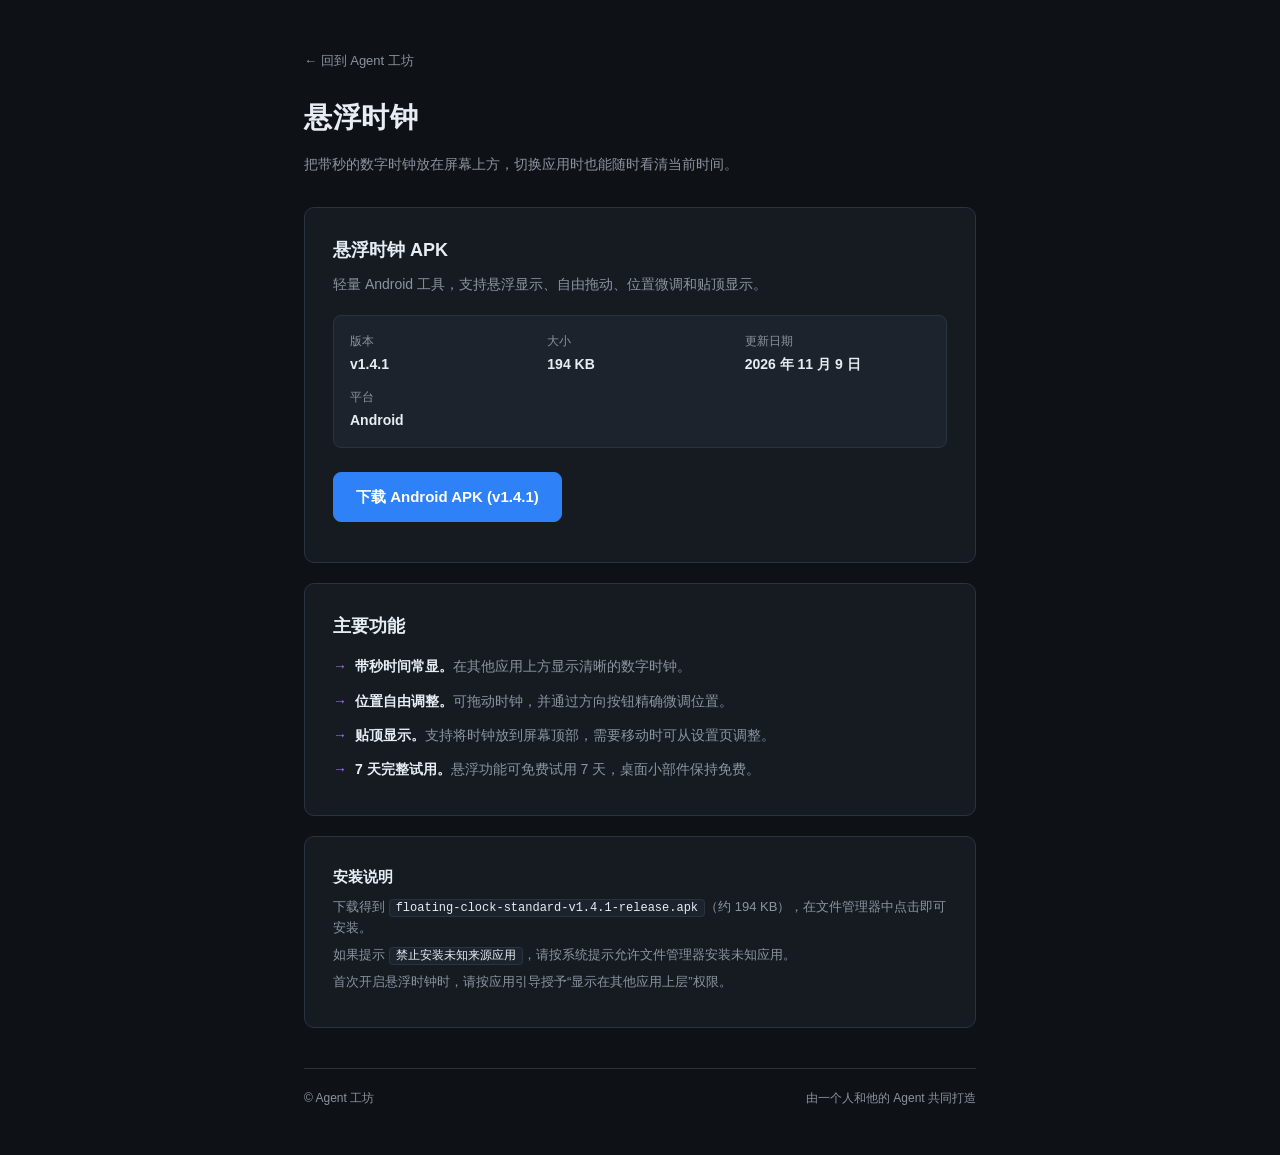
==== apps/floating-clock/index.html @ 747b2206 "chore(floating-clock): v1.4.1 发版同步（source icey-floating-clock@418ce8998fef0259cc7f9fb3cc3e1642f0a567" ====
<!DOCTYPE html>
<html lang="zh-CN">
<head>
  <meta charset="UTF-8" />
  <meta name="viewport" content="width=device-width, initial-scale=1.0" />
  <title>悬浮时钟 · Agent 工坊</title>
  <meta name="description" content="Android 带秒悬浮时钟，支持自由拖动、位置微调和贴顶显示。" />
  <style>
    :root {
      --bg: #0e1116;
      --panel: #161b22;
      --panel-2: #1c232c;
      --border: #2a3340;
      --text: #e6edf3;
      --muted: #8b949e;
      --primary: #2f81f7;
      --primary-hover: #4a96fa;
      --accent: #a371f7;
      --radius: 10px;
    }

    * { box-sizing: border-box; }

    html, body {
      margin: 0;
      padding: 0;
      min-height: 100vh;
      background: var(--bg);
      color: var(--text);
      font-family: -apple-system, "Segoe UI", "PingFang SC", "Microsoft YaHei", sans-serif;
      font-size: 15px;
      line-height: 1.6;
    }

    a { color: inherit; text-decoration: none; }

    .page {
      max-width: 720px;
      margin: 0 auto;
      padding: 48px 24px;
    }

    .back {
      display: inline-block;
      margin-bottom: 24px;
      color: var(--muted);
      font-size: 13px;
      transition: color 0.15s ease;
    }
    .back:hover { color: var(--text); }

    header.hero { margin-bottom: 32px; }
    header.hero h1 {
      margin: 0 0 12px;
      font-size: 28px;
      font-weight: 700;
      letter-spacing: 0.5px;
    }
    header.hero p {
      margin: 0;
      color: var(--muted);
      font-size: 14px;
    }

    .panel {
      margin-bottom: 20px;
      padding: 28px;
      background: var(--panel);
      border: 1px solid var(--border);
      border-radius: var(--radius);
    }
    .panel h2 {
      margin: 0 0 8px;
      font-size: 18px;
      font-weight: 600;
    }
    .panel .lead {
      margin: 0 0 20px;
      color: var(--muted);
      font-size: 14px;
    }

    .meta {
      display: grid;
      grid-template-columns: repeat(auto-fit, minmax(140px, 1fr));
      gap: 12px;
      margin: 0 0 24px;
      padding: 16px;
      background: var(--panel-2);
      border: 1px solid var(--border);
      border-radius: 8px;
    }
    .meta-item {
      display: flex;
      flex-direction: column;
      gap: 2px;
    }
    .meta-item .k {
      color: var(--muted);
      font-size: 12px;
    }
    .meta-item .v {
      color: var(--text);
      font-size: 14px;
      font-weight: 600;
    }

    .btn-primary {
      display: inline-block;
      padding: 12px 22px;
      background: var(--primary);
      color: #fff;
      border: 1px solid var(--primary);
      border-radius: 8px;
      font-size: 15px;
      font-weight: 600;
      font-family: inherit;
      cursor: pointer;
      transition: background 0.15s ease, border-color 0.15s ease;
    }
    .btn-primary:hover {
      background: var(--primary-hover);
      border-color: var(--primary-hover);
    }

    .feat {
      margin: 0;
      padding: 0;
      list-style: none;
    }
    .feat li {
      position: relative;
      padding: 6px 0 6px 22px;
      color: var(--muted);
      font-size: 14px;
    }
    .feat li::before {
      position: absolute;
      left: 0;
      color: var(--accent);
      content: "→";
    }
    .feat strong {
      color: var(--text);
      font-weight: 600;
    }

    .tips h2 { font-size: 15px; }
    .tips p {
      margin: 6px 0;
      color: var(--muted);
      font-size: 13px;
    }
    .tips code {
      padding: 1px 6px;
      background: var(--panel-2);
      color: var(--text);
      border: 1px solid var(--border);
      border-radius: 4px;
      font-size: 12px;
    }

    footer.foot {
      display: flex;
      justify-content: space-between;
      flex-wrap: wrap;
      gap: 8px;
      margin-top: 40px;
      padding-top: 20px;
      color: var(--muted);
      border-top: 1px solid var(--border);
      font-size: 12px;
    }

    @media (max-width: 480px) {
      .page { padding: 32px 18px; }
      header.hero h1 { font-size: 24px; }
      .panel { padding: 20px; }
    }
  </style>
</head>
<body>
  <div class="page">
    <a class="back" href="../../">← 回到 Agent 工坊</a>

    <header class="hero">
      <h1>悬浮时钟</h1>
      <p>把带秒的数字时钟放在屏幕上方，切换应用时也能随时看清当前时间。</p>
    </header>

    <section class="panel">
      <h2>悬浮时钟 APK</h2>
      <p class="lead">轻量 Android 工具，支持悬浮显示、自由拖动、位置微调和贴顶显示。</p>

      <div class="meta">
        <div class="meta-item">
          <span class="k">版本</span>
          <span class="v">v1.4.1</span>
        </div>
        <div class="meta-item">
          <span class="k">大小</span>
          <span class="v">194 KB</span>
        </div>
        <div class="meta-item">
          <span class="k">更新日期</span>
          <span class="v">2026 年 11 月 9 日</span>
        </div>
        <div class="meta-item">
          <span class="k">平台</span>
          <span class="v">Android</span>
        </div>
      </div>

      <a href="download/floating-clock-standard-v1.4.1-release.apk.zip"
         download="floating-clock-standard-v1.4.1-release.apk"
         class="btn-primary"
         id="downloadLink">下载 Android APK (v1.4.1)</a>
      <p id="downloadStatus" role="status" aria-live="polite" style="margin: 12px 0 0; color: var(--muted); font-size: 13px;"></p>
    </section>

    <section class="panel">
      <h2>主要功能</h2>
      <ul class="feat">
        <li><strong>带秒时间常显。</strong>在其他应用上方显示清晰的数字时钟。</li>
        <li><strong>位置自由调整。</strong>可拖动时钟，并通过方向按钮精确微调位置。</li>
        <li><strong>贴顶显示。</strong>支持将时钟放到屏幕顶部，需要移动时可从设置页调整。</li>
        <li><strong>7 天完整试用。</strong>悬浮功能可免费试用 7 天，桌面小部件保持免费。</li>
      </ul>
    </section>

    <section class="panel tips">
      <h2>安装说明</h2>
      <p>下载得到 <code>floating-clock-standard-v1.4.1-release.apk</code>（约 194 KB），在文件管理器中点击即可安装。</p>
      <p>如果提示 <code>禁止安装未知来源应用</code>，请按系统提示允许文件管理器安装未知应用。</p>
      <p>首次开启悬浮时钟时，请按应用引导授予“显示在其他应用上层”权限。</p>
    </section>

    <footer class="foot">
      <span>© Agent 工坊</span>
      <span>由一个人和他的 Agent 共同打造</span>
    </footer>
  </div>

  <script src="../../js/tracker.js"></script>
  <script>
    (function () {
      var downloadLink = document.getElementById('downloadLink');
      var downloadStatus = document.getElementById('downloadStatus');

      // 服务端通过 .htaccess 的 mod_headers 把 .apk.zip 伪装成 .apk 下发，
      // 绕开 InfinityFree 对直出 .apk 的截断，浏览器直接拿到 APK 文件。
      downloadLink.addEventListener('click', function () {
        downloadStatus.textContent = '浏览器正在下载 APK（约 194 KB），下载后在文件管理器中点击安装。';
        if (window.Tracker) window.Tracker.track('floating-clock_download');
      });
    })();
  </script>
</body>
</html>
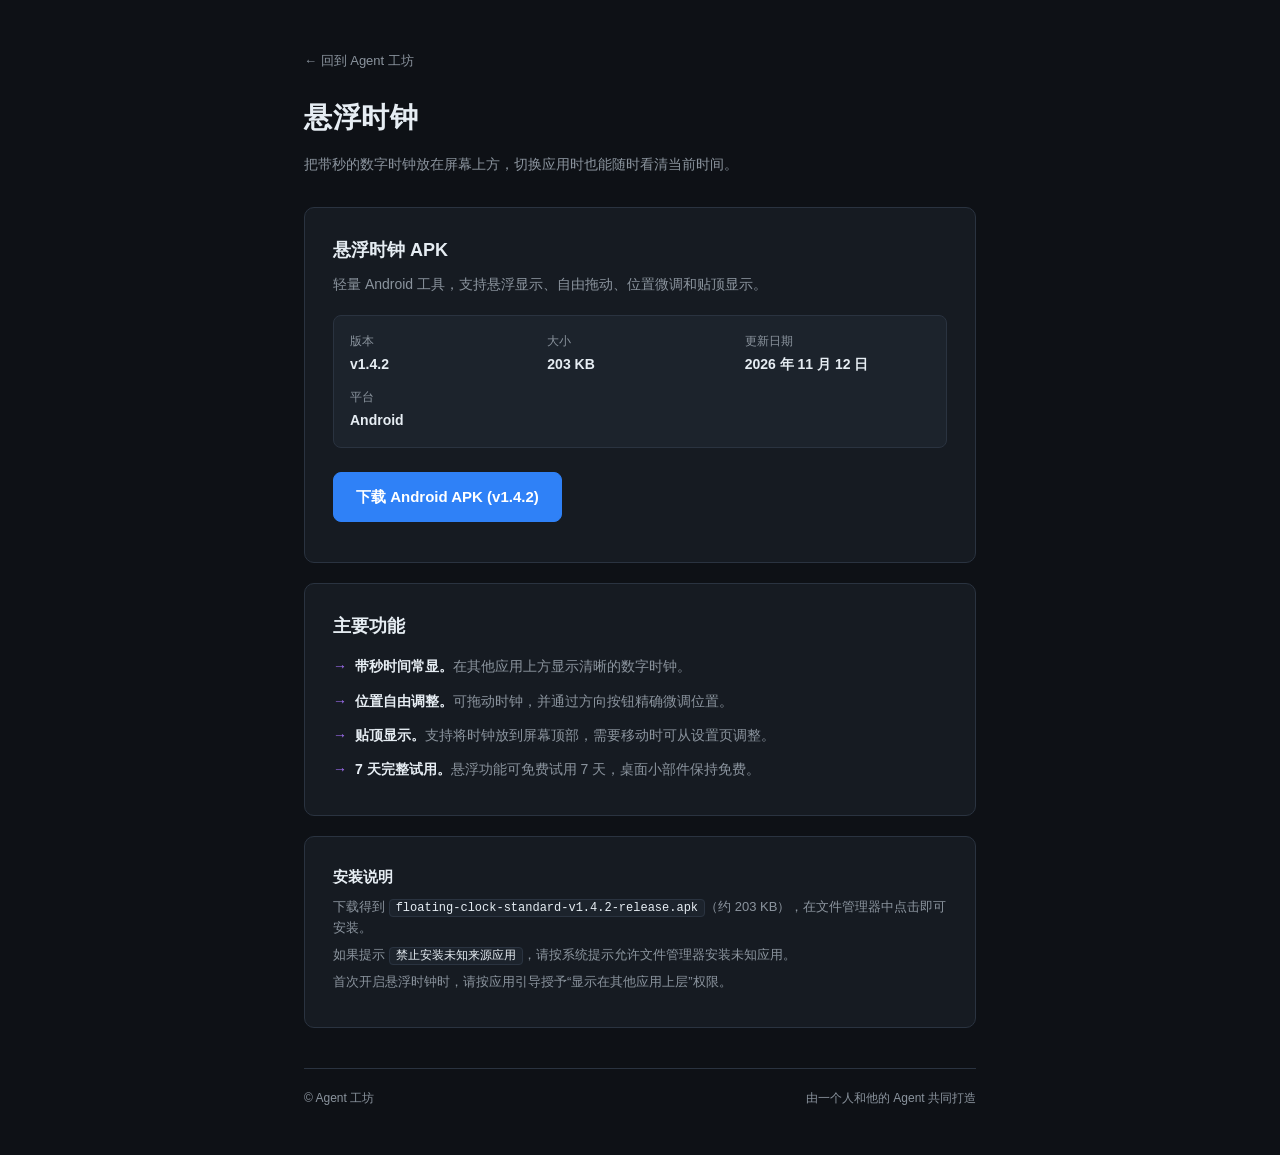
==== commit 10df082e: "chore(floating-clock): v1.4.2 发版同步（source icey-floating-clock@d46c04692764407d5ac669babb9f13e4db01ed" ====
--- a/apps/floating-clock/index.html
+++ b/apps/floating-clock/index.html
@@ -195,15 +195,15 @@
       <div class="meta">
         <div class="meta-item">
           <span class="k">版本</span>
-          <span class="v">v1.4.1</span>
+          <span class="v">v1.4.2</span>
         </div>
         <div class="meta-item">
           <span class="k">大小</span>
-          <span class="v">194 KB</span>
+          <span class="v">203 KB</span>
         </div>
         <div class="meta-item">
           <span class="k">更新日期</span>
-          <span class="v">2026 年 11 月 9 日</span>
+          <span class="v">2026 年 11 月 12 日</span>
         </div>
         <div class="meta-item">
           <span class="k">平台</span>
@@ -211,10 +211,10 @@
         </div>
       </div>
 
-      <a href="download/floating-clock-standard-v1.4.1-release.apk.zip"
-         download="floating-clock-standard-v1.4.1-release.apk"
+      <a href="download/floating-clock-standard-v1.4.2-release.apk.zip"
+         download="floating-clock-standard-v1.4.2-release.apk"
          class="btn-primary"
-         id="downloadLink">下载 Android APK (v1.4.1)</a>
+         id="downloadLink">下载 Android APK (v1.4.2)</a>
       <p id="downloadStatus" role="status" aria-live="polite" style="margin: 12px 0 0; color: var(--muted); font-size: 13px;"></p>
     </section>
 
@@ -230,7 +230,7 @@
 
     <section class="panel tips">
       <h2>安装说明</h2>
-      <p>下载得到 <code>floating-clock-standard-v1.4.1-release.apk</code>（约 194 KB），在文件管理器中点击即可安装。</p>
+      <p>下载得到 <code>floating-clock-standard-v1.4.2-release.apk</code>（约 203 KB），在文件管理器中点击即可安装。</p>
       <p>如果提示 <code>禁止安装未知来源应用</code>，请按系统提示允许文件管理器安装未知应用。</p>
       <p>首次开启悬浮时钟时，请按应用引导授予“显示在其他应用上层”权限。</p>
     </section>
@@ -250,7 +250,7 @@
       // 服务端通过 .htaccess 的 mod_headers 把 .apk.zip 伪装成 .apk 下发，
       // 绕开 InfinityFree 对直出 .apk 的截断，浏览器直接拿到 APK 文件。
       downloadLink.addEventListener('click', function () {
-        downloadStatus.textContent = '浏览器正在下载 APK（约 194 KB），下载后在文件管理器中点击安装。';
+        downloadStatus.textContent = '浏览器正在下载 APK（约 203 KB），下载后在文件管理器中点击安装。';
         if (window.Tracker) window.Tracker.track('floating-clock_download');
       });
     })();
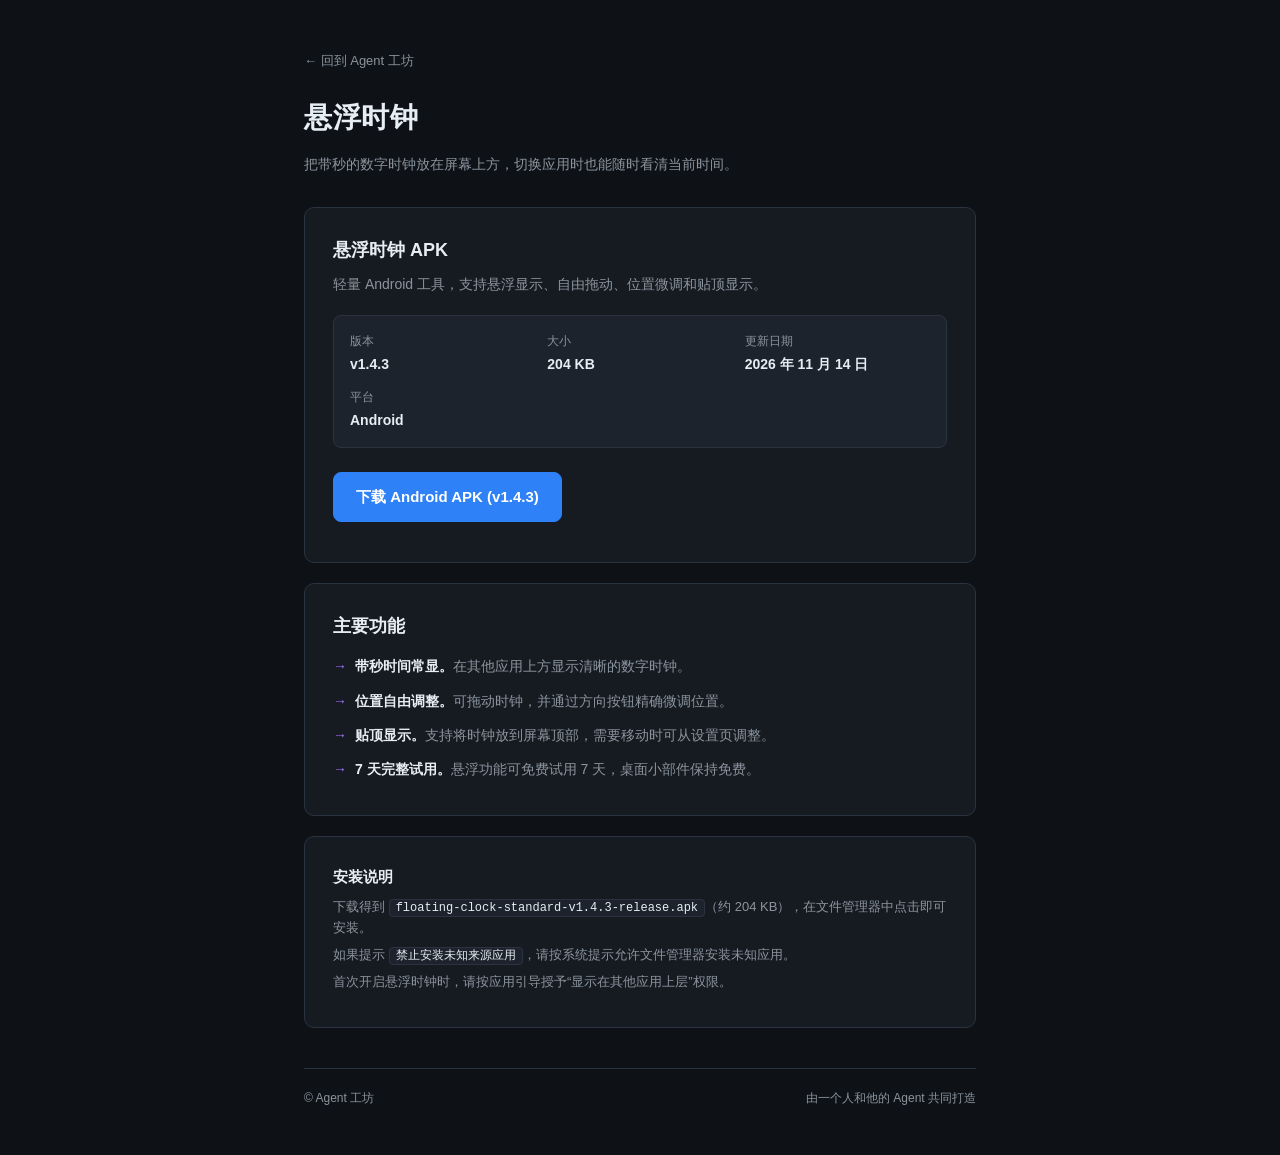
==== commit 5ed9de1e: "chore(floating-clock): v1.4.3 发版同步（source icey-floating-clock@9c2c3f721908b3a71decbbd296e111db712014" ====
--- a/apps/floating-clock/index.html
+++ b/apps/floating-clock/index.html
@@ -195,15 +195,15 @@
       <div class="meta">
         <div class="meta-item">
           <span class="k">版本</span>
-          <span class="v">v1.4.2</span>
+          <span class="v">v1.4.3</span>
         </div>
         <div class="meta-item">
           <span class="k">大小</span>
-          <span class="v">203 KB</span>
+          <span class="v">204 KB</span>
         </div>
         <div class="meta-item">
           <span class="k">更新日期</span>
-          <span class="v">2026 年 11 月 12 日</span>
+          <span class="v">2026 年 11 月 14 日</span>
         </div>
         <div class="meta-item">
           <span class="k">平台</span>
@@ -211,10 +211,10 @@
         </div>
       </div>
 
-      <a href="download/floating-clock-standard-v1.4.2-release.apk.zip"
-         download="floating-clock-standard-v1.4.2-release.apk"
+      <a href="download/floating-clock-standard-v1.4.3-release.apk.zip"
+         download="floating-clock-standard-v1.4.3-release.apk"
          class="btn-primary"
-         id="downloadLink">下载 Android APK (v1.4.2)</a>
+         id="downloadLink">下载 Android APK (v1.4.3)</a>
       <p id="downloadStatus" role="status" aria-live="polite" style="margin: 12px 0 0; color: var(--muted); font-size: 13px;"></p>
     </section>
 
@@ -230,7 +230,7 @@
 
     <section class="panel tips">
       <h2>安装说明</h2>
-      <p>下载得到 <code>floating-clock-standard-v1.4.2-release.apk</code>（约 203 KB），在文件管理器中点击即可安装。</p>
+      <p>下载得到 <code>floating-clock-standard-v1.4.3-release.apk</code>（约 204 KB），在文件管理器中点击即可安装。</p>
       <p>如果提示 <code>禁止安装未知来源应用</code>，请按系统提示允许文件管理器安装未知应用。</p>
       <p>首次开启悬浮时钟时，请按应用引导授予“显示在其他应用上层”权限。</p>
     </section>
@@ -250,7 +250,7 @@
       // 服务端通过 .htaccess 的 mod_headers 把 .apk.zip 伪装成 .apk 下发，
       // 绕开 InfinityFree 对直出 .apk 的截断，浏览器直接拿到 APK 文件。
       downloadLink.addEventListener('click', function () {
-        downloadStatus.textContent = '浏览器正在下载 APK（约 203 KB），下载后在文件管理器中点击安装。';
+        downloadStatus.textContent = '浏览器正在下载 APK（约 204 KB），下载后在文件管理器中点击安装。';
         if (window.Tracker) window.Tracker.track('floating-clock_download');
       });
     })();
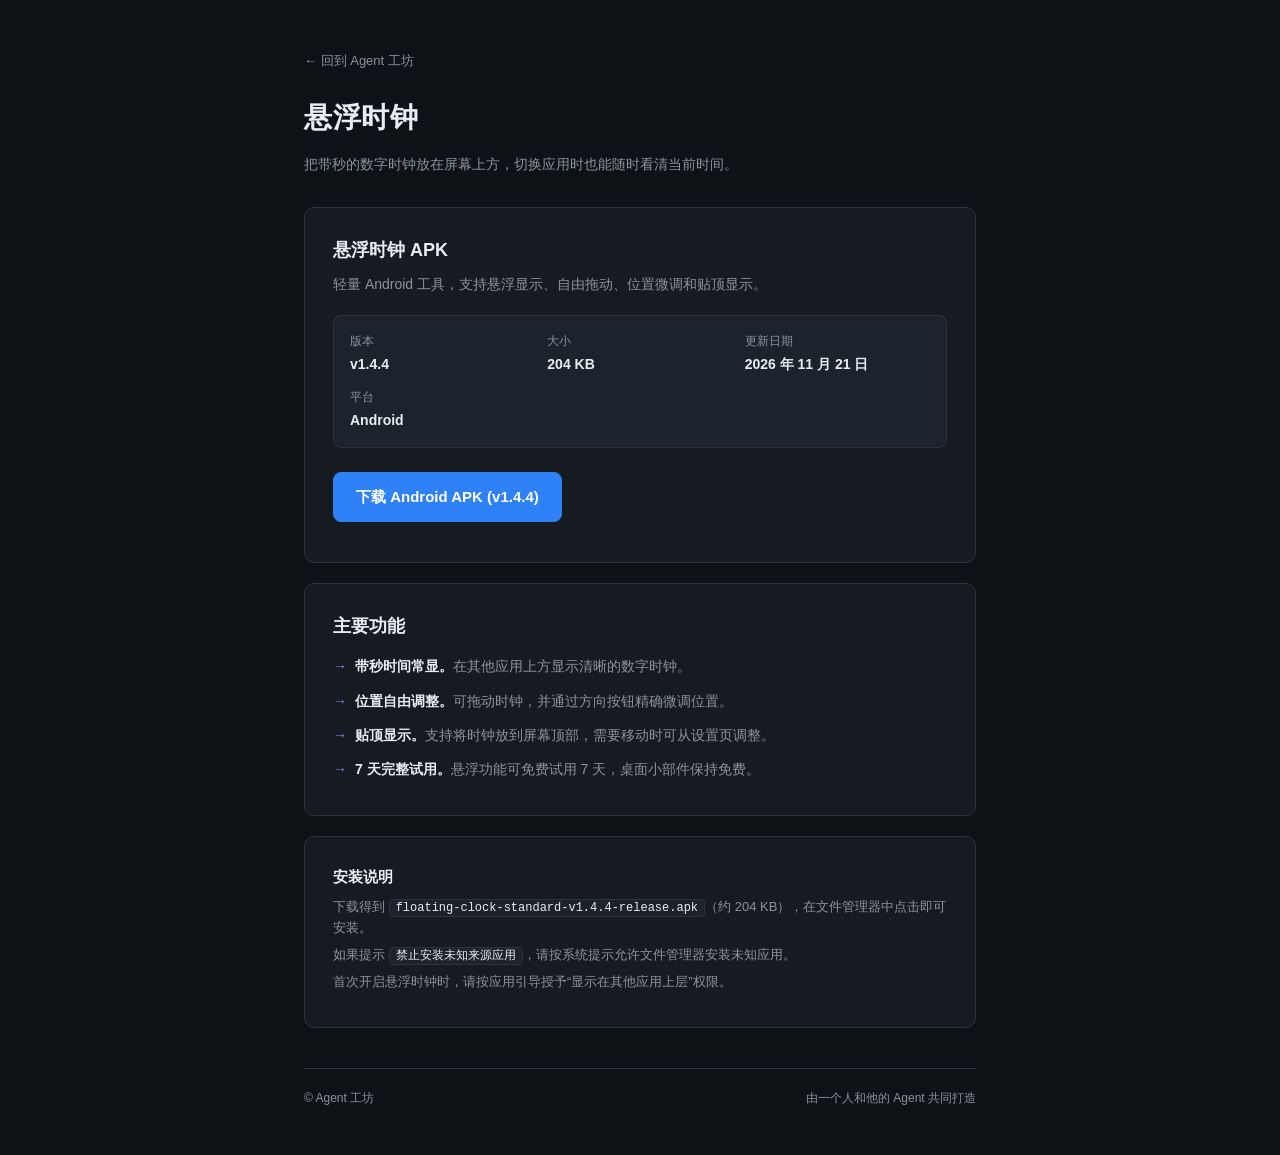
==== commit f6b3f72c: "chore(floating-clock): v1.4.4 发版同步（source icey-floating-clock@97f07caa201032c0d01ba8aaaae3806072b6e8" ====
--- a/apps/floating-clock/index.html
+++ b/apps/floating-clock/index.html
@@ -195,7 +195,7 @@
       <div class="meta">
         <div class="meta-item">
           <span class="k">版本</span>
-          <span class="v">v1.4.3</span>
+          <span class="v">v1.4.4</span>
         </div>
         <div class="meta-item">
           <span class="k">大小</span>
@@ -203,7 +203,7 @@
         </div>
         <div class="meta-item">
           <span class="k">更新日期</span>
-          <span class="v">2026 年 11 月 14 日</span>
+          <span class="v">2026 年 11 月 21 日</span>
         </div>
         <div class="meta-item">
           <span class="k">平台</span>
@@ -211,10 +211,10 @@
         </div>
       </div>
 
-      <a href="download/floating-clock-standard-v1.4.3-release.apk.zip"
-         download="floating-clock-standard-v1.4.3-release.apk"
+      <a href="download/floating-clock-standard-v1.4.4-release.apk.zip"
+         download="floating-clock-standard-v1.4.4-release.apk"
          class="btn-primary"
-         id="downloadLink">下载 Android APK (v1.4.3)</a>
+         id="downloadLink">下载 Android APK (v1.4.4)</a>
       <p id="downloadStatus" role="status" aria-live="polite" style="margin: 12px 0 0; color: var(--muted); font-size: 13px;"></p>
     </section>
 
@@ -230,7 +230,7 @@
 
     <section class="panel tips">
       <h2>安装说明</h2>
-      <p>下载得到 <code>floating-clock-standard-v1.4.3-release.apk</code>（约 204 KB），在文件管理器中点击即可安装。</p>
+      <p>下载得到 <code>floating-clock-standard-v1.4.4-release.apk</code>（约 204 KB），在文件管理器中点击即可安装。</p>
       <p>如果提示 <code>禁止安装未知来源应用</code>，请按系统提示允许文件管理器安装未知应用。</p>
       <p>首次开启悬浮时钟时，请按应用引导授予“显示在其他应用上层”权限。</p>
     </section>
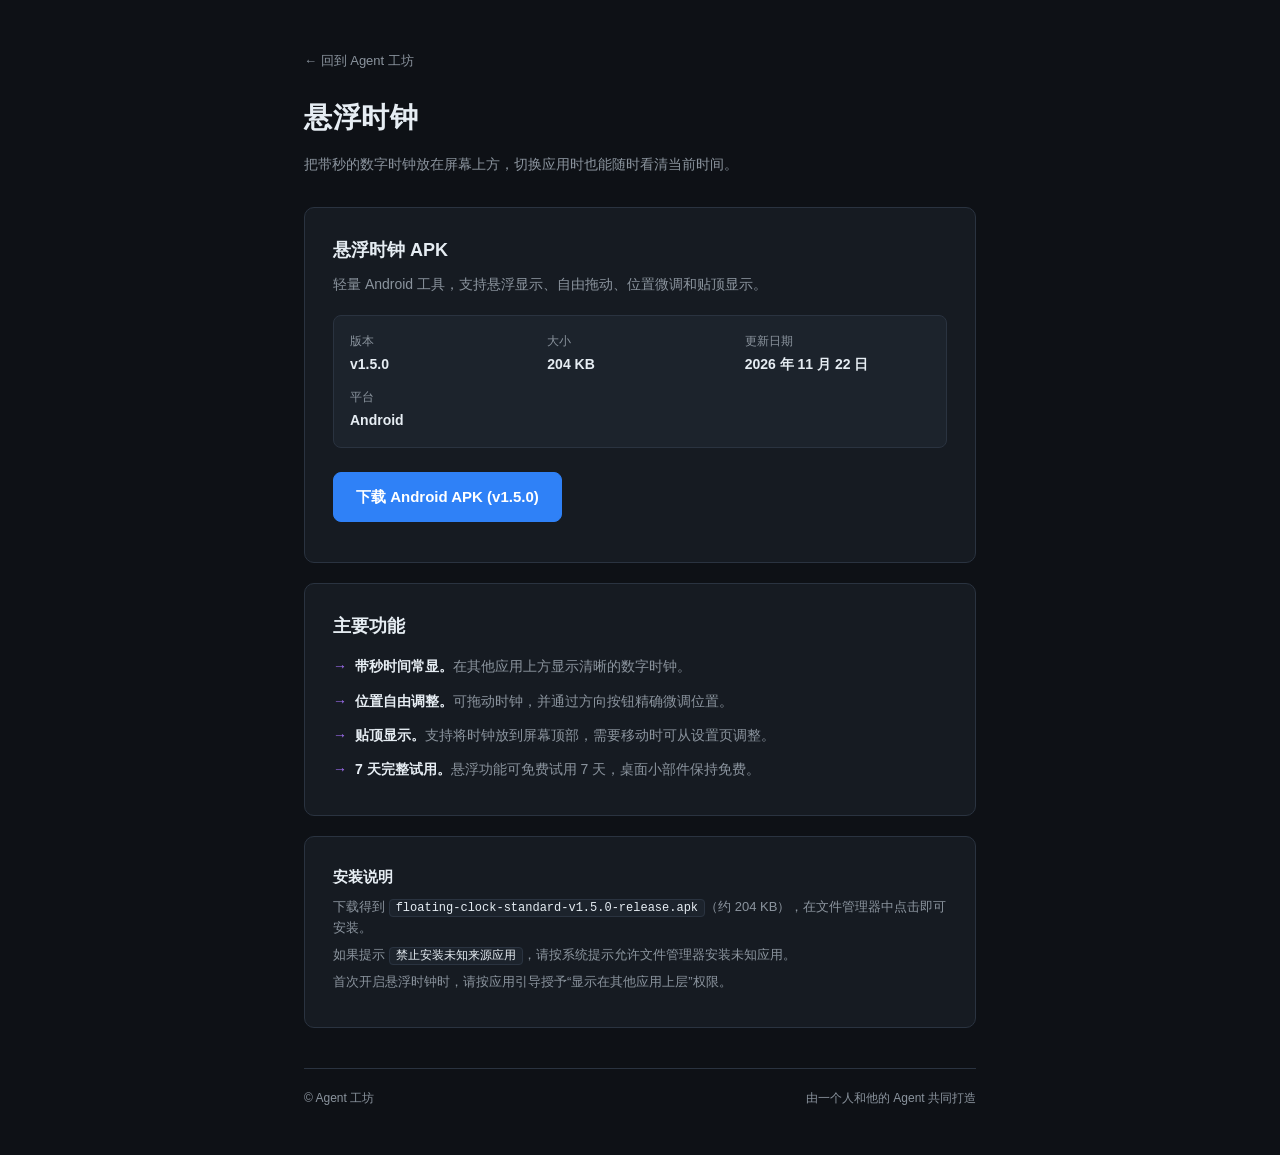
==== commit 5194704a: "chore(floating-clock): v1.5.0 发版同步（source icey-floating-clock@a33a0272ad6e5a266bb0be3b8b0f293abc7ba0" ====
--- a/apps/floating-clock/index.html
+++ b/apps/floating-clock/index.html
@@ -195,7 +195,7 @@
       <div class="meta">
         <div class="meta-item">
           <span class="k">版本</span>
-          <span class="v">v1.4.4</span>
+          <span class="v">v1.5.0</span>
         </div>
         <div class="meta-item">
           <span class="k">大小</span>
@@ -203,7 +203,7 @@
         </div>
         <div class="meta-item">
           <span class="k">更新日期</span>
-          <span class="v">2026 年 11 月 21 日</span>
+          <span class="v">2026 年 11 月 22 日</span>
         </div>
         <div class="meta-item">
           <span class="k">平台</span>
@@ -211,10 +211,10 @@
         </div>
       </div>
 
-      <a href="download/floating-clock-standard-v1.4.4-release.apk.zip"
-         download="floating-clock-standard-v1.4.4-release.apk"
+      <a href="download/floating-clock-standard-v1.5.0-release.apk.zip"
+         download="floating-clock-standard-v1.5.0-release.apk"
          class="btn-primary"
-         id="downloadLink">下载 Android APK (v1.4.4)</a>
+         id="downloadLink">下载 Android APK (v1.5.0)</a>
       <p id="downloadStatus" role="status" aria-live="polite" style="margin: 12px 0 0; color: var(--muted); font-size: 13px;"></p>
     </section>
 
@@ -230,7 +230,7 @@
 
     <section class="panel tips">
       <h2>安装说明</h2>
-      <p>下载得到 <code>floating-clock-standard-v1.4.4-release.apk</code>（约 204 KB），在文件管理器中点击即可安装。</p>
+      <p>下载得到 <code>floating-clock-standard-v1.5.0-release.apk</code>（约 204 KB），在文件管理器中点击即可安装。</p>
       <p>如果提示 <code>禁止安装未知来源应用</code>，请按系统提示允许文件管理器安装未知应用。</p>
       <p>首次开启悬浮时钟时，请按应用引导授予“显示在其他应用上层”权限。</p>
     </section>
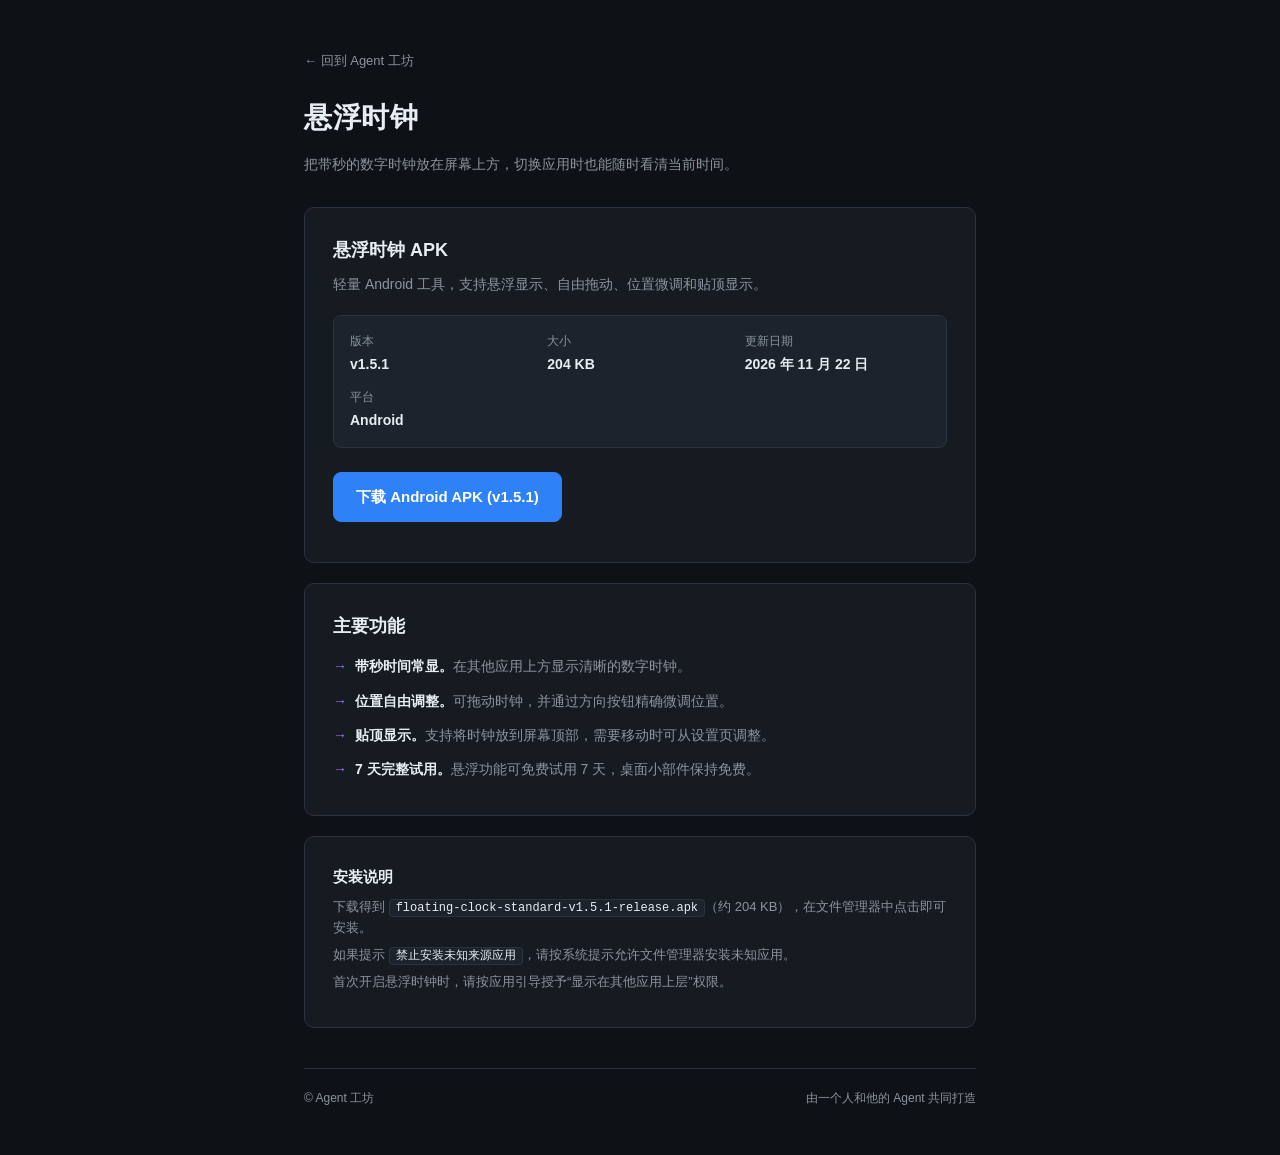
==== commit 2212d444: "chore(floating-clock): v1.5.1 发版同步（source icey-floating-clock@54d22e7131cef17d7a4f78c7daffda06daf8da" ====
--- a/apps/floating-clock/index.html
+++ b/apps/floating-clock/index.html
@@ -195,7 +195,7 @@
       <div class="meta">
         <div class="meta-item">
           <span class="k">版本</span>
-          <span class="v">v1.5.0</span>
+          <span class="v">v1.5.1</span>
         </div>
         <div class="meta-item">
           <span class="k">大小</span>
@@ -211,10 +211,10 @@
         </div>
       </div>
 
-      <a href="download/floating-clock-standard-v1.5.0-release.apk.zip"
-         download="floating-clock-standard-v1.5.0-release.apk"
+      <a href="download/floating-clock-standard-v1.5.1-release.apk.zip"
+         download="floating-clock-standard-v1.5.1-release.apk"
          class="btn-primary"
-         id="downloadLink">下载 Android APK (v1.5.0)</a>
+         id="downloadLink">下载 Android APK (v1.5.1)</a>
       <p id="downloadStatus" role="status" aria-live="polite" style="margin: 12px 0 0; color: var(--muted); font-size: 13px;"></p>
     </section>
 
@@ -230,7 +230,7 @@
 
     <section class="panel tips">
       <h2>安装说明</h2>
-      <p>下载得到 <code>floating-clock-standard-v1.5.0-release.apk</code>（约 204 KB），在文件管理器中点击即可安装。</p>
+      <p>下载得到 <code>floating-clock-standard-v1.5.1-release.apk</code>（约 204 KB），在文件管理器中点击即可安装。</p>
       <p>如果提示 <code>禁止安装未知来源应用</code>，请按系统提示允许文件管理器安装未知应用。</p>
       <p>首次开启悬浮时钟时，请按应用引导授予“显示在其他应用上层”权限。</p>
     </section>
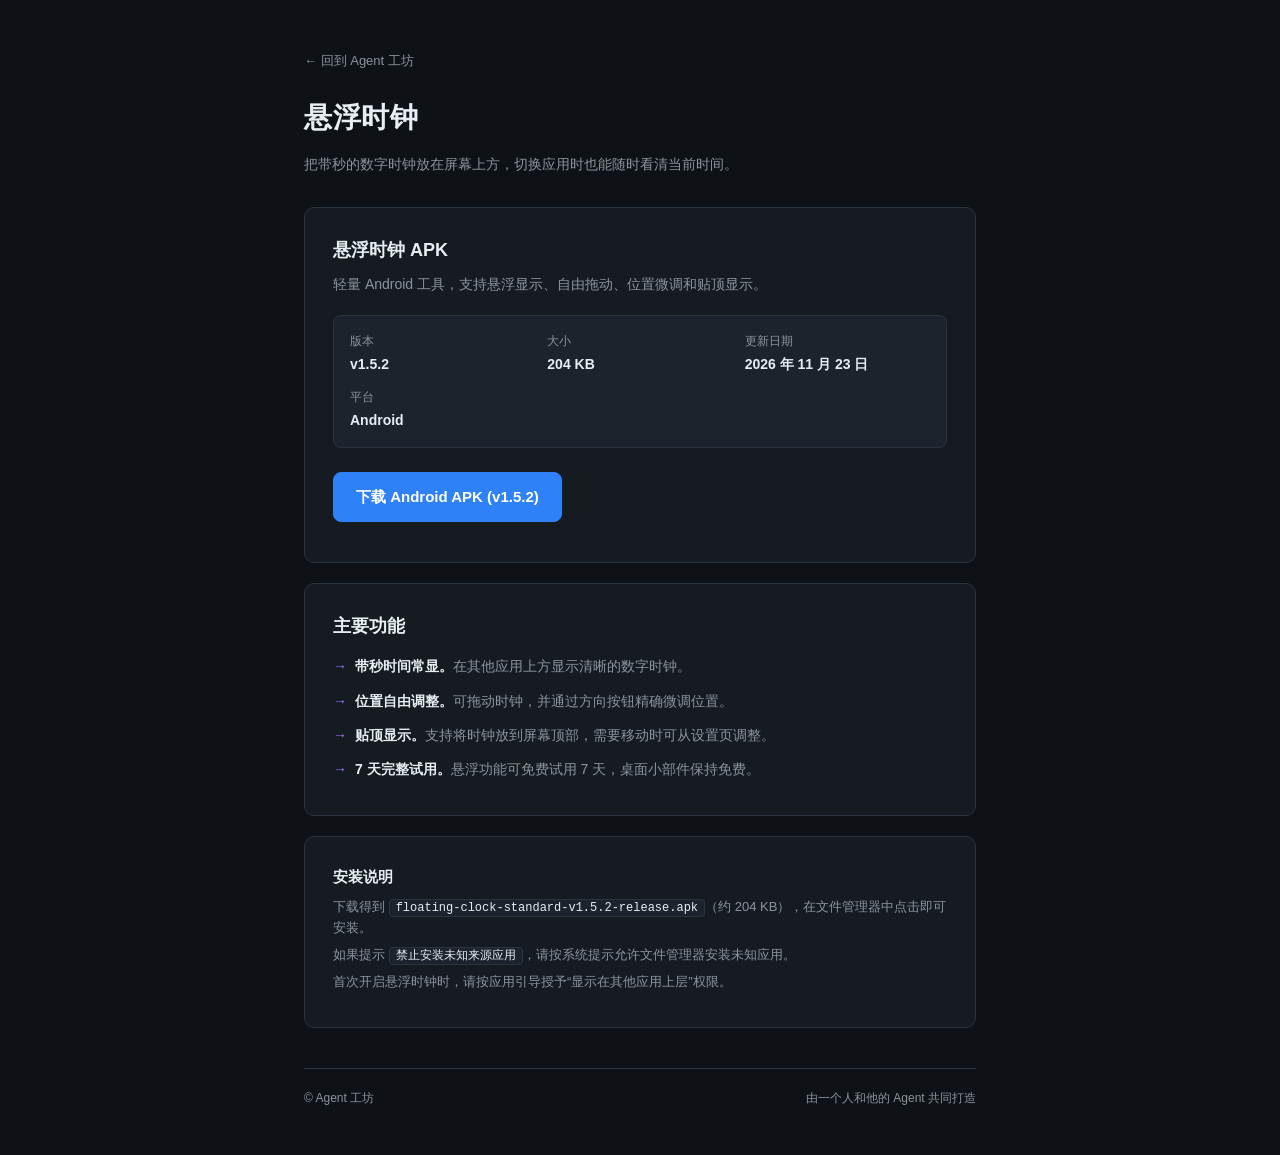
==== commit 795dea74: "chore(floating-clock): v1.5.2 发版同步（source icey-floating-clock@37bdc457e051c009e7793288ade1d0a47c3a9a" ====
--- a/apps/floating-clock/index.html
+++ b/apps/floating-clock/index.html
@@ -195,7 +195,7 @@
       <div class="meta">
         <div class="meta-item">
           <span class="k">版本</span>
-          <span class="v">v1.5.1</span>
+          <span class="v">v1.5.2</span>
         </div>
         <div class="meta-item">
           <span class="k">大小</span>
@@ -203,7 +203,7 @@
         </div>
         <div class="meta-item">
           <span class="k">更新日期</span>
-          <span class="v">2026 年 11 月 22 日</span>
+          <span class="v">2026 年 11 月 23 日</span>
         </div>
         <div class="meta-item">
           <span class="k">平台</span>
@@ -211,10 +211,10 @@
         </div>
       </div>
 
-      <a href="download/floating-clock-standard-v1.5.1-release.apk.zip"
-         download="floating-clock-standard-v1.5.1-release.apk"
+      <a href="download/floating-clock-standard-v1.5.2-release.apk.zip"
+         download="floating-clock-standard-v1.5.2-release.apk"
          class="btn-primary"
-         id="downloadLink">下载 Android APK (v1.5.1)</a>
+         id="downloadLink">下载 Android APK (v1.5.2)</a>
       <p id="downloadStatus" role="status" aria-live="polite" style="margin: 12px 0 0; color: var(--muted); font-size: 13px;"></p>
     </section>
 
@@ -230,7 +230,7 @@
 
     <section class="panel tips">
       <h2>安装说明</h2>
-      <p>下载得到 <code>floating-clock-standard-v1.5.1-release.apk</code>（约 204 KB），在文件管理器中点击即可安装。</p>
+      <p>下载得到 <code>floating-clock-standard-v1.5.2-release.apk</code>（约 204 KB），在文件管理器中点击即可安装。</p>
       <p>如果提示 <code>禁止安装未知来源应用</code>，请按系统提示允许文件管理器安装未知应用。</p>
       <p>首次开启悬浮时钟时，请按应用引导授予“显示在其他应用上层”权限。</p>
     </section>
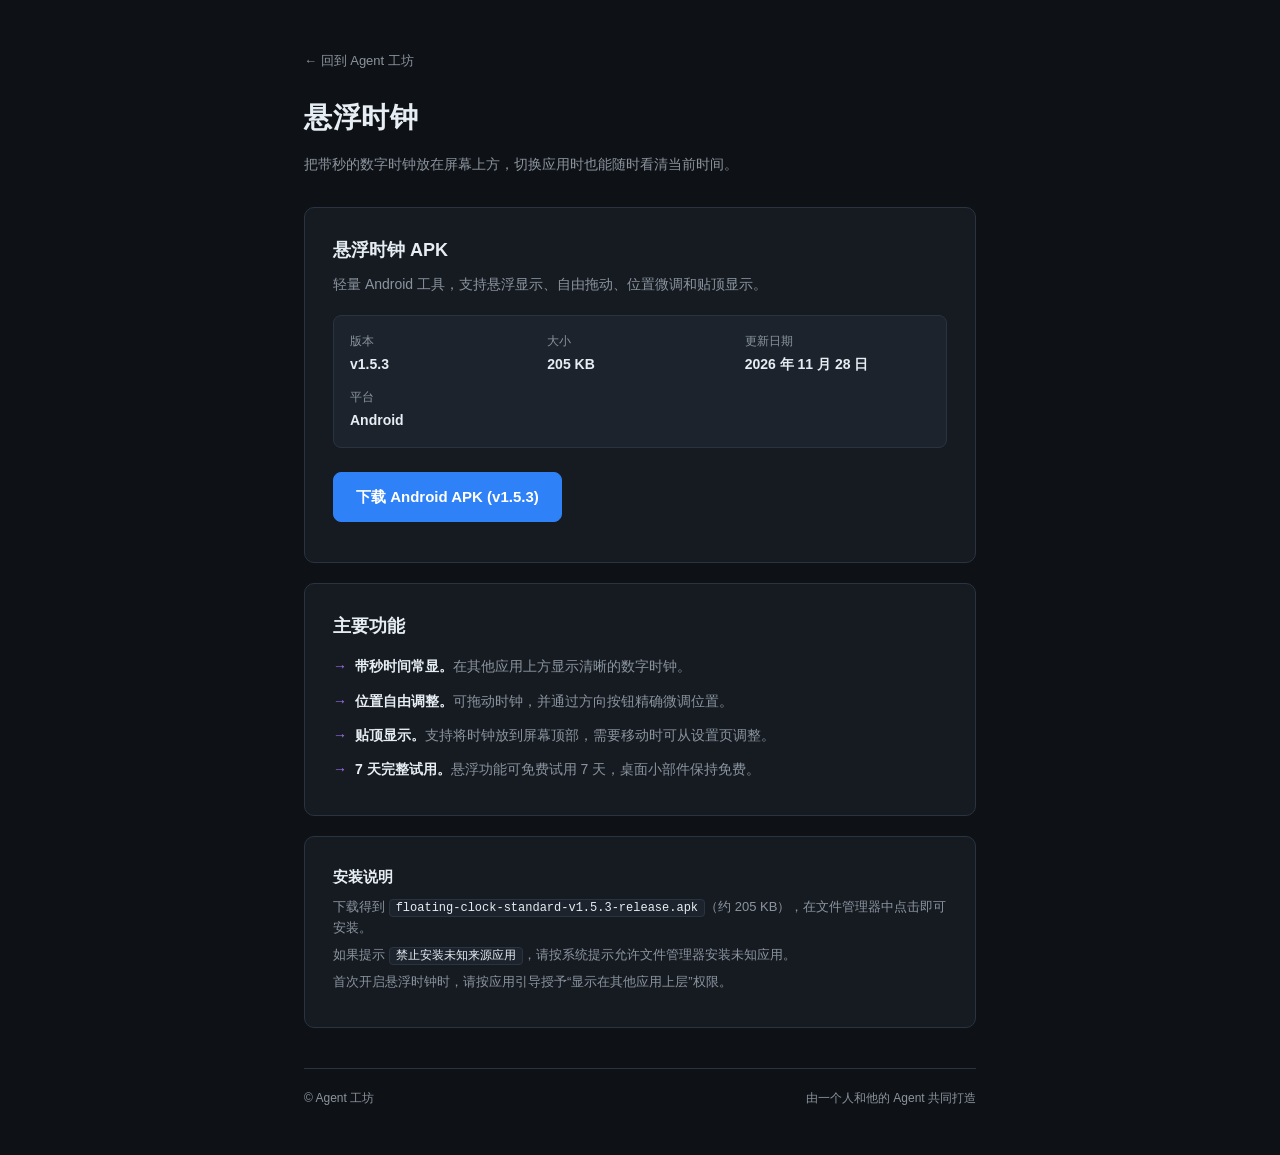
==== commit 0006ab9f: "chore(floating-clock): v1.5.3 发版同步（source icey-floating-clock@9be4712d9a15d3db5904152fb1d1398406d6a0" ====
--- a/apps/floating-clock/index.html
+++ b/apps/floating-clock/index.html
@@ -195,15 +195,15 @@
       <div class="meta">
         <div class="meta-item">
           <span class="k">版本</span>
-          <span class="v">v1.5.2</span>
+          <span class="v">v1.5.3</span>
         </div>
         <div class="meta-item">
           <span class="k">大小</span>
-          <span class="v">204 KB</span>
+          <span class="v">205 KB</span>
         </div>
         <div class="meta-item">
           <span class="k">更新日期</span>
-          <span class="v">2026 年 11 月 23 日</span>
+          <span class="v">2026 年 11 月 28 日</span>
         </div>
         <div class="meta-item">
           <span class="k">平台</span>
@@ -211,10 +211,10 @@
         </div>
       </div>
 
-      <a href="download/floating-clock-standard-v1.5.2-release.apk.zip"
-         download="floating-clock-standard-v1.5.2-release.apk"
+      <a href="download/floating-clock-standard-v1.5.3-release.apk.zip"
+         download="floating-clock-standard-v1.5.3-release.apk"
          class="btn-primary"
-         id="downloadLink">下载 Android APK (v1.5.2)</a>
+         id="downloadLink">下载 Android APK (v1.5.3)</a>
       <p id="downloadStatus" role="status" aria-live="polite" style="margin: 12px 0 0; color: var(--muted); font-size: 13px;"></p>
     </section>
 
@@ -230,7 +230,7 @@
 
     <section class="panel tips">
       <h2>安装说明</h2>
-      <p>下载得到 <code>floating-clock-standard-v1.5.2-release.apk</code>（约 204 KB），在文件管理器中点击即可安装。</p>
+      <p>下载得到 <code>floating-clock-standard-v1.5.3-release.apk</code>（约 205 KB），在文件管理器中点击即可安装。</p>
       <p>如果提示 <code>禁止安装未知来源应用</code>，请按系统提示允许文件管理器安装未知应用。</p>
       <p>首次开启悬浮时钟时，请按应用引导授予“显示在其他应用上层”权限。</p>
     </section>
@@ -250,7 +250,7 @@
       // 服务端通过 .htaccess 的 mod_headers 把 .apk.zip 伪装成 .apk 下发，
       // 绕开 InfinityFree 对直出 .apk 的截断，浏览器直接拿到 APK 文件。
       downloadLink.addEventListener('click', function () {
-        downloadStatus.textContent = '浏览器正在下载 APK（约 204 KB），下载后在文件管理器中点击安装。';
+        downloadStatus.textContent = '浏览器正在下载 APK（约 205 KB），下载后在文件管理器中点击安装。';
         if (window.Tracker) window.Tracker.track('floating-clock_download');
       });
     })();
